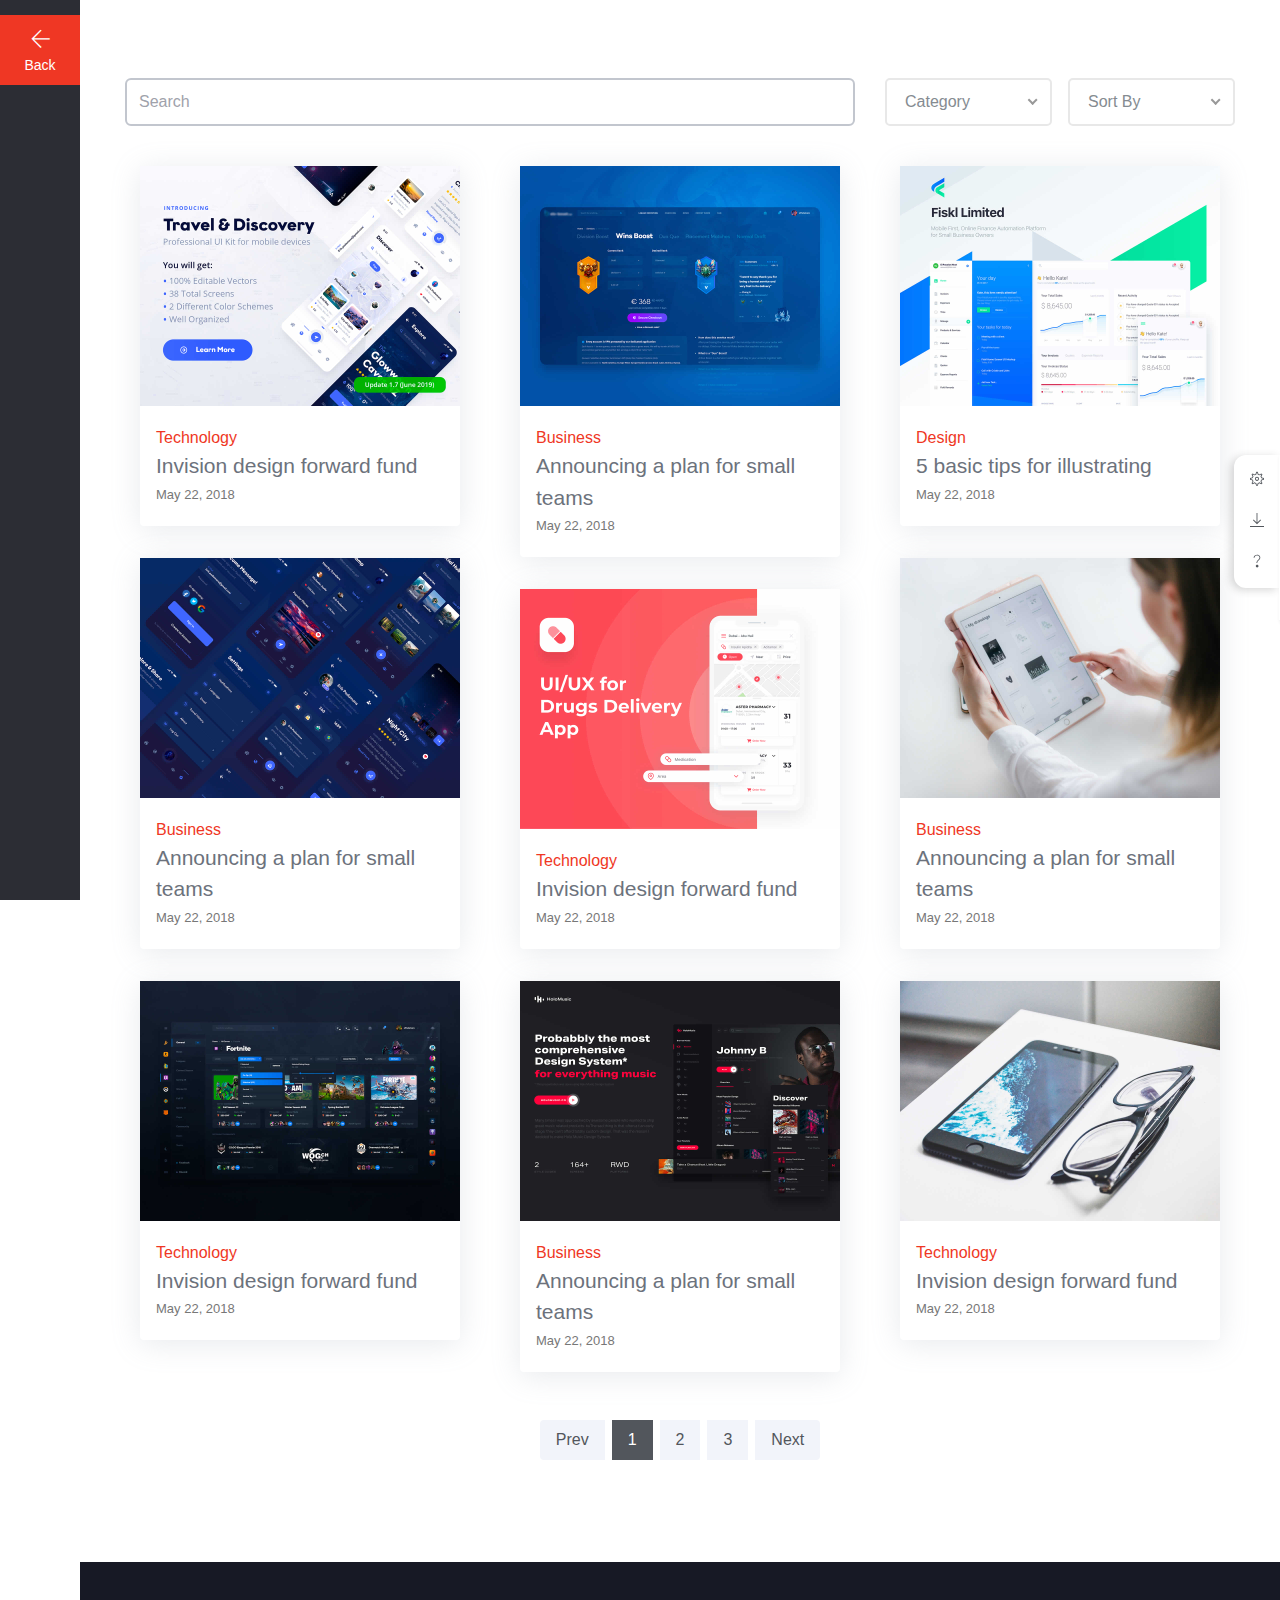
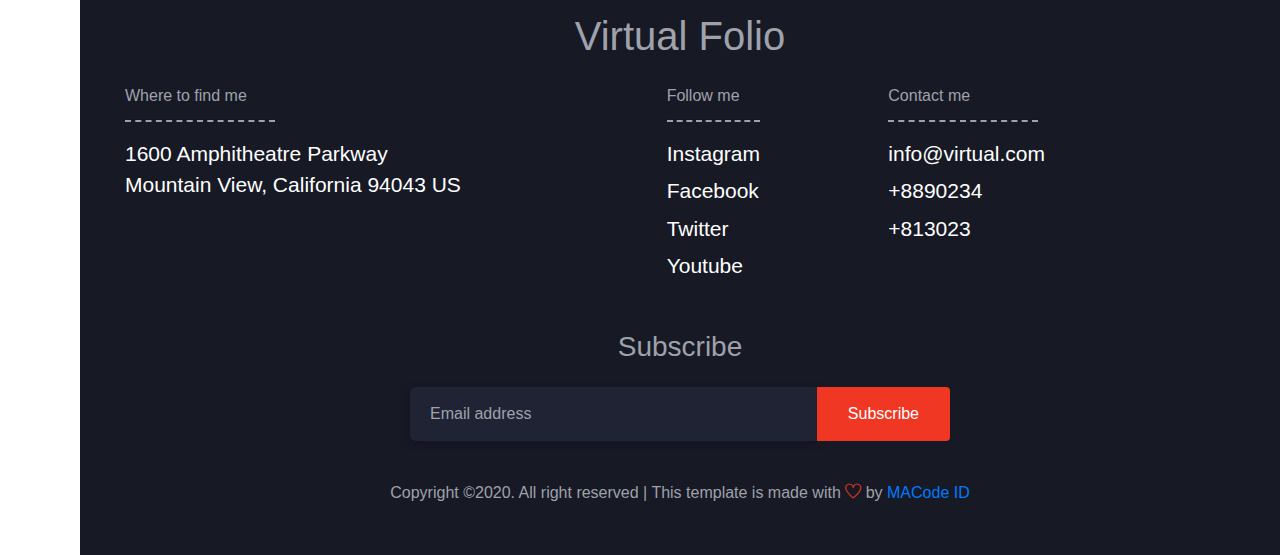
==== blog-minibar.html @ d1901554 "Add files via upload" ====
<!DOCTYPE html>
<html lang="en">
<head>
  <meta charset="UTF-8">
  <meta name="viewport" content="width=device-width, initial-scale=1.0">
  
  <meta http-equiv="X-UA-Compatible" content="ie=edge">
  
  <meta name="copyright" content="MACode ID, https://www.macodeid.com/">
  
  <title>Blog - Minibar</title>
  
  <link rel="shortcut icon" type="image/ico" href="../assets/favicon.ico">
  
  <link rel="stylesheet" type="text/css" href="../assets/css/themify-icons.css">
  
  <link rel="stylesheet" type="text/css" href="../assets/css/bootstrap.css">

  <link rel="stylesheet" type="text/css" href="../assets/vendor/animate/animate.css">
  
  <link rel="stylesheet" type="text/css" href="../assets/vendor/owl-carousel/owl.carousel.css">
  
  <link rel="stylesheet" type="text/css" href="../assets/vendor/perfect-scrollbar/css/perfect-scrollbar.css">
  
  <link rel="stylesheet" type="text/css" href="../assets/vendor/nice-select/css/nice-select.css">
  
  <link rel="stylesheet" type="text/css" href="../assets/vendor/fancybox/css/jquery.fancybox.min.css">
  
  <link rel="stylesheet" type="text/css" href="../assets/css/virtual.css">
  
  <link rel="stylesheet" type="text/css" href="../assets/css/minibar.virtual.css">
</head>
<body class="theme-red">
  
  <!-- Back to top button -->
  <div class="btn-back_to_top">
    <span class="ti-arrow-up"></span>
  </div>
  
  <!-- Setting button -->
  <div class="config">
    <div class="template-config">
      <!-- Settings -->
      <div class="d-block">
        <button class="btn btn-fab btn-sm" id="sideel" title="Settings"><span class="ti-settings"></span></button>
      </div>
      <!-- Puschase -->
      <div class="d-block">
        <a href="https://macodeid.com/projects/virtual-folio/" class="btn btn-fab btn-sm" title="Get this template" data-toggle="tooltip" data-placement="left"><span class="ti-download"></span></a>
      </div>
      <!-- Help -->
      <div class="d-block">
        <a href="#" class="btn btn-fab btn-sm" title="Help" data-toggle="tooltip" data-placement="left"><span class="ti-help"></span></a>
      </div>
    </div>
    <div class="set-menu">
      <p>Select Color</p>
      <div class="color-bar" data-toggle="selected">
        <span class="color-item bg-theme-red selected" data-class="theme-red"></span>
        <span class="color-item bg-theme-blue" data-class="theme-blue"></span>
        <span class="color-item bg-theme-green" data-class="theme-green"></span>
        <span class="color-item bg-theme-orange" data-class="theme-orange"></span>
        <span class="color-item bg-theme-purple" data-class="theme-purple"></span>
      </div>
      <select class="custom-select" id="change-page">
        <option value="">Choose Page</option>
        <option value="index">Topbar</option>
        <option value="blog-topbar">Blog (Topbar)</option>
        <option value="index-2">Minibar</option>
        <option value="blog-minibar">Blog (Minibar)</option>
      </select>
    </div>
  </div>
  
  <div class="topbar-nav fixed-top">
    <div class="brand">
      <img src="../assets/favicon.ico" alt="" width="30" height="30">
    </div>
    <h3 class="ml-1">Folio</h3>
    <button class="btn-fab toggle-menu mr-3"><span class="ti-menu"></span></button>
  </div>
  
  <!-- Mini bar -->
  <div class="minibar">
    <div class="header">
      <div class="brand">
        
      </div>
    </div>
    <div class="content">
      <ul class="main-menu">
        <li class="menu-item active">
          <a href="index-2.html" class="menu-link">
            <span class="icon ti-arrow-left"></span>
            <span class="caption">Back</span>
          </a>
        </li>
      </ul>
    </div>
    <div class="footer">
      <div class="social-menu">
        
      </div>
    </div>
  </div>
  
  <!-- Main Wrapper -->
  <div class="vg-main-wrapper">
    <div class="vg-page page-blog">
      <div class="container">
        <div class="row widget-grid">
          <div class="col-lg-8">
            <div class="input-group py-2">
              <input type="text" class="form-control" placeholder="Search">
            </div>
          </div>
          <div class="col-lg-4">
            <div class="d-flex py-2 mx-n2">
              <div class="input-group px-2">
                <select class="vg-select">
                  <option value="">Category</option>
                  <option value="cat-1">Design</option>
                  <option value="cat-2">Technology</option>
                  <option value="cat-3">Graphics</option>
                  <option value="cat-4">UI/UX</option>
                </select>
              </div>
              <div class="input-group px-2">
                <select class="vg-select">
                  <option value="">Sort By</option>
                  <option value="cat-1">Newest</option>
                  <option value="cat-2">Popular</option>
                  <option value="cat-3">Recommended</option>
                </select>
              </div>
            </div>
          </div>
        </div>
        <div class="row post-grid">
          <div class="col-md-6 col-lg-4">
            <div class="card">
              <div class="img-place">
                <img src="../assets/img/work/work-1.jpg" alt="">
              </div>
              <div class="caption">
                <a href="javascript:void(0)" class="post-category">Technology</a>
                <a href="#" class="post-title">Invision design forward fund</a>
                <span class="post-date"><span class="sr-only">Published on</span> May 22, 2018</span>
              </div>
            </div>
            <div class="card">
              <div class="img-place">
                <img src="../assets/img/work/work-2.jpg" alt="">
              </div>
              <div class="caption">
                <a href="javascript:void(0)" class="post-category">Business</a>
                <a href="#" class="post-title">Announcing a plan for small teams</a>
                <span class="post-date"><span class="sr-only">Published on</span> May 22, 2018</span>
              </div>
            </div>
            <div class="card">
              <div class="img-place">
                <img src="../assets/img/work/work-3.jpg" alt="">
              </div>
              <div class="caption">
                <a href="javascript:void(0)" class="post-category">Technology</a>
                <a href="#" class="post-title">Invision design forward fund</a>
                <span class="post-date"><span class="sr-only">Published on</span> May 22, 2018</span>
              </div>
            </div>
          </div>
          <div class="col-md-6 col-lg-4">
            <div class="card">
              <div class="img-place">
                <img src="../assets/img/work/work-4.jpg" alt="">
              </div>
              <div class="caption">
                <a href="javascript:void(0)" class="post-category">Business</a>
                <a href="#" class="post-title">Announcing a plan for small teams</a>
                <span class="post-date"><span class="sr-only">Published on</span> May 22, 2018</span>
              </div>
            </div>
            <div class="card">
              <div class="img-place">
                <img src="../assets/img/work/work-5.jpg" alt="">
              </div>
              <div class="caption">
                <a href="javascript:void(0)" class="post-category">Technology</a>
                <a href="#" class="post-title">Invision design forward fund</a>
                <span class="post-date"><span class="sr-only">Published on</span> May 22, 2018</span>
              </div>
            </div>
            <div class="card">
              <div class="img-place">
                <img src="../assets/img/work/work-6.jpg" alt="">
              </div>
              <div class="caption">
                <a href="javascript:void(0)" class="post-category">Business</a>
                <a href="#" class="post-title">Announcing a plan for small teams</a>
                <span class="post-date"><span class="sr-only">Published on</span> May 22, 2018</span>
              </div>
            </div>
          </div>
          <div class="col-md-6 col-lg-4">
            <div class="card">
              <div class="img-place">
                <img src="../assets/img/work/work-7.jpg" alt="">
              </div>
              <div class="caption">
                <a href="javascript:void(0)" class="post-category">Design</a>
                <a href="#" class="post-title">5 basic tips for illustrating</a>
                <span class="post-date"><span class="sr-only">Published on</span> May 22, 2018</span>
              </div>
            </div>
            <div class="card">
              <div class="img-place">
                <img src="../assets/img/work/work-8.jpg" alt="">
              </div>
              <div class="caption">
                <a href="javascript:void(0)" class="post-category">Business</a>
                <a href="#" class="post-title">Announcing a plan for small teams</a>
                <span class="post-date"><span class="sr-only">Published on</span> May 22, 2018</span>
              </div>
            </div>
            <div class="card">
              <div class="img-place">
                <img src="../assets/img/work/work-9.jpg" alt="">
              </div>
              <div class="caption">
                <a href="javascript:void(0)" class="post-category">Technology</a>
                <a href="#" class="post-title">Invision design forward fund</a>
                <span class="post-date"><span class="sr-only">Published on</span> May 22, 2018</span>
              </div>
            </div>
          </div>
          <div class="col-12 py-3">
            <ul class="pagination justify-content-center">
              <li class="page-item">
                <a href="" class="page-link">Prev</a>
              </li>
              <li class="page-item active">
                <a href="" class="page-link">1</a>
              </li>
              <li class="page-item">
                <a href="" class="page-link">2</a>
              </li>
              <li class="page-item">
                <a href="" class="page-link">3</a>
              </li>
              <li class="page-item">
                <a href="" class="page-link">Next</a>
              </li>
            </ul>
          </div>
        </div>
      </div>
    </div>
    
    <!-- Footer -->
    <div class="vg-footer">
      <h1 class="text-center">Virtual Folio</h1>
      <div class="container">
        <div class="row">
          <div class="col-lg-4 py-3">
            <div class="footer-info">
              <p>Where to find me</p>
              <hr class="divider">
              <p class="fs-large fg-white">1600 Amphitheatre Parkway Mountain View, California 94043 US</p>
            </div>
          </div>
          <div class="col-md-6 col-lg-3 py-3">
            <div class="float-lg-right">
              <p>Follow me</p>
              <hr class="divider">
              <ul class="list-unstyled">
                <li><a href="#">Instagram</a></li>
                <li><a href="#">Facebook</a></li>
                <li><a href="#">Twitter</a></li>
                <li><a href="#">Youtube</a></li>
              </ul>
            </div>
          </div>
          <div class="col-md-6 col-lg-3 py-3">
            <div class="float-lg-right">
              <p>Contact me</p>
              <hr class="divider">
              <ul class="list-unstyled">
                <li>info@virtual.com</li>
                <li>+8890234</li>
                <li>+813023</li>
              </ul>
            </div>
          </div>
        </div>
        <div class="row justify-content-center mt-3">
          <div class="col-12 mb-3">
            <h3 class="fw-normal text-center">Subscribe</h3>
          </div>
          <div class="col-lg-6">
            <form class="mb-3">
              <div class="input-group">
                <input type="text" class="form-control" placeholder="Email address">
                <input type="submit" class="btn btn-theme no-shadow" value="Subscribe">
              </div>
            </form>
          </div>
          <div class="col-12">
            <p class="text-center mb-0 mt-4">Copyright &copy;2020. All right reserved | This template is made with <span class="ti-heart fg-theme-red"></span> by <a href="https://www.macodeid.com/">MACode ID</a></p>
          </div>
        </div>
      </div>
    </div> <!-- End footer -->
  </div> <!-- End main wrapper -->
  
  <script src="../assets/js/jquery-3.5.1.min.js"></script>
  
  <script src="../assets/js/bootstrap.bundle.min.js"></script>
  
  <script src="../assets/vendor/owl-carousel/owl.carousel.min.js"></script>
  
  <script src="../assets/vendor/perfect-scrollbar/js/perfect-scrollbar.js"></script>
  
  <script src="../assets/vendor/isotope/isotope.pkgd.min.js"></script>
  
  <script src="../assets/vendor/nice-select/js/jquery.nice-select.min.js"></script>
  
  <script src="../assets/vendor/fancybox/js/jquery.fancybox.min.js"></script>

  <script src="../assets/vendor/wow/wow.min.js"></script>

  <script src="../assets/vendor/animateNumber/jquery.animateNumber.min.js"></script>

  <script src="../assets/vendor/waypoints/jquery.waypoints.min.js"></script>

  <script src="../assets/js/google-maps.js"></script>

  <script src="../assets/js/minibar-virtual.js"></script>

  <!-- <script async defer src="https://maps.googleapis.com/maps/api/js?key=AIzaSyAIA_zqjFMsJM_sxP9-6Pde5vVCTyJmUHM&callback=initMap"></script> -->

</body>
</html>
---- assets/css/themify-icons.css ----
@font-face {
	font-family: 'themify';
	src:url('../fonts/themify.eot?-fvbane');
	src:url('../fonts/themify.eot?#iefix-fvbane') format('embedded-opentype'),
		url('../fonts/themify.woff?-fvbane') format('woff'),
		url('../fonts/themify.ttf?-fvbane') format('truetype'),
		url('../fonts/themify.svg?-fvbane#themify') format('svg');
	font-weight: normal;
	font-style: normal;
}

[class^="ti-"], [class*=" ti-"] {
	font-family: 'themify';
	speak: none;
	font-style: normal;
	font-weight: normal;
	font-variant: normal;
	text-transform: none;
	line-height: 1;

	/* Better Font Rendering =========== */
	-webkit-font-smoothing: antialiased;
	-moz-osx-font-smoothing: grayscale;
}

.ti-wand:before {
	content: "\e600";
}
.ti-volume:before {
	content: "\e601";
}
.ti-user:before {
	content: "\e602";
}
.ti-unlock:before {
	content: "\e603";
}
.ti-unlink:before {
	content: "\e604";
}
.ti-trash:before {
	content: "\e605";
}
.ti-thought:before {
	content: "\e606";
}
.ti-target:before {
	content: "\e607";
}
.ti-tag:before {
	content: "\e608";
}
.ti-tablet:before {
	content: "\e609";
}
.ti-star:before {
	content: "\e60a";
}
.ti-spray:before {
	content: "\e60b";
}
.ti-signal:before {
	content: "\e60c";
}
.ti-shopping-cart:before {
	content: "\e60d";
}
.ti-shopping-cart-full:before {
	content: "\e60e";
}
.ti-settings:before {
	content: "\e60f";
}
.ti-search:before {
	content: "\e610";
}
.ti-zoom-in:before {
	content: "\e611";
}
.ti-zoom-out:before {
	content: "\e612";
}
.ti-cut:before {
	content: "\e613";
}
.ti-ruler:before {
	content: "\e614";
}
.ti-ruler-pencil:before {
	content: "\e615";
}
.ti-ruler-alt:before {
	content: "\e616";
}
.ti-bookmark:before {
	content: "\e617";
}
.ti-bookmark-alt:before {
	content: "\e618";
}
.ti-reload:before {
	content: "\e619";
}
.ti-plus:before {
	content: "\e61a";
}
.ti-pin:before {
	content: "\e61b";
}
.ti-pencil:before {
	content: "\e61c";
}
.ti-pencil-alt:before {
	content: "\e61d";
}
.ti-paint-roller:before {
	content: "\e61e";
}
.ti-paint-bucket:before {
	content: "\e61f";
}
.ti-na:before {
	content: "\e620";
}
.ti-mobile:before {
	content: "\e621";
}
.ti-minus:before {
	content: "\e622";
}
.ti-medall:before {
	content: "\e623";
}
.ti-medall-alt:before {
	content: "\e624";
}
.ti-marker:before {
	content: "\e625";
}
.ti-marker-alt:before {
	content: "\e626";
}
.ti-arrow-up:before {
	content: "\e627";
}
.ti-arrow-right:before {
	content: "\e628";
}
.ti-arrow-left:before {
	content: "\e629";
}
.ti-arrow-down:before {
	content: "\e62a";
}
.ti-lock:before {
	content: "\e62b";
}
.ti-location-arrow:before {
	content: "\e62c";
}
.ti-link:before {
	content: "\e62d";
}
.ti-layout:before {
	content: "\e62e";
}
.ti-layers:before {
	content: "\e62f";
}
.ti-layers-alt:before {
	content: "\e630";
}
.ti-key:before {
	content: "\e631";
}
.ti-import:before {
	content: "\e632";
}
.ti-image:before {
	content: "\e633";
}
.ti-heart:before {
	content: "\e634";
}
.ti-heart-broken:before {
	content: "\e635";
}
.ti-hand-stop:before {
	content: "\e636";
}
.ti-hand-open:before {
	content: "\e637";
}
.ti-hand-drag:before {
	content: "\e638";
}
.ti-folder:before {
	content: "\e639";
}
.ti-flag:before {
	content: "\e63a";
}
.ti-flag-alt:before {
	content: "\e63b";
}
.ti-flag-alt-2:before {
	content: "\e63c";
}
.ti-eye:before {
	content: "\e63d";
}
.ti-export:before {
	content: "\e63e";
}
.ti-exchange-vertical:before {
	content: "\e63f";
}
.ti-desktop:before {
	content: "\e640";
}
.ti-cup:before {
	content: "\e641";
}
.ti-crown:before {
	content: "\e642";
}
.ti-comments:before {
	content: "\e643";
}
.ti-comment:before {
	content: "\e644";
}
.ti-comment-alt:before {
	content: "\e645";
}
.ti-close:before {
	content: "\e646";
}
.ti-clip:before {
	content: "\e647";
}
.ti-angle-up:before {
	content: "\e648";
}
.ti-angle-right:before {
	content: "\e649";
}
.ti-angle-left:before {
	content: "\e64a";
}
.ti-angle-down:before {
	content: "\e64b";
}
.ti-check:before {
	content: "\e64c";
}
.ti-check-box:before {
	content: "\e64d";
}
.ti-camera:before {
	content: "\e64e";
}
.ti-announcement:before {
	content: "\e64f";
}
.ti-brush:before {
	content: "\e650";
}
.ti-briefcase:before {
	content: "\e651";
}
.ti-bolt:before {
	content: "\e652";
}
.ti-bolt-alt:before {
	content: "\e653";
}
.ti-blackboard:before {
	content: "\e654";
}
.ti-bag:before {
	content: "\e655";
}
.ti-move:before {
	content: "\e656";
}
.ti-arrows-vertical:before {
	content: "\e657";
}
.ti-arrows-horizontal:before {
	content: "\e658";
}
.ti-fullscreen:before {
	content: "\e659";
}
.ti-arrow-top-right:before {
	content: "\e65a";
}
.ti-arrow-top-left:before {
	content: "\e65b";
}
.ti-arrow-circle-up:before {
	content: "\e65c";
}
.ti-arrow-circle-right:before {
	content: "\e65d";
}
.ti-arrow-circle-left:before {
	content: "\e65e";
}
.ti-arrow-circle-down:before {
	content: "\e65f";
}
.ti-angle-double-up:before {
	content: "\e660";
}
.ti-angle-double-right:before {
	content: "\e661";
}
.ti-angle-double-left:before {
	content: "\e662";
}
.ti-angle-double-down:before {
	content: "\e663";
}
.ti-zip:before {
	content: "\e664";
}
.ti-world:before {
	content: "\e665";
}
.ti-wheelchair:before {
	content: "\e666";
}
.ti-view-list:before {
	content: "\e667";
}
.ti-view-list-alt:before {
	content: "\e668";
}
.ti-view-grid:before {
	content: "\e669";
}
.ti-uppercase:before {
	content: "\e66a";
}
.ti-upload:before {
	content: "\e66b";
}
.ti-underline:before {
	content: "\e66c";
}
.ti-truck:before {
	content: "\e66d";
}
.ti-timer:before {
	content: "\e66e";
}
.ti-ticket:before {
	content: "\e66f";
}
.ti-thumb-up:before {
	content: "\e670";
}
.ti-thumb-down:before {
	content: "\e671";
}
.ti-text:before {
	content: "\e672";
}
.ti-stats-up:before {
	content: "\e673";
}
.ti-stats-down:before {
	content: "\e674";
}
.ti-split-v:before {
	content: "\e675";
}
.ti-split-h:before {
	content: "\e676";
}
.ti-smallcap:before {
	content: "\e677";
}
.ti-shine:before {
	content: "\e678";
}
.ti-shift-right:before {
	content: "\e679";
}
.ti-shift-left:before {
	content: "\e67a";
}
.ti-shield:before {
	content: "\e67b";
}
.ti-notepad:before {
	content: "\e67c";
}
.ti-server:before {
	content: "\e67d";
}
.ti-quote-right:before {
	content: "\e67e";
}
.ti-quote-left:before {
	content: "\e67f";
}
.ti-pulse:before {
	content: "\e680";
}
.ti-printer:before {
	content: "\e681";
}
.ti-power-off:before {
	content: "\e682";
}
.ti-plug:before {
	content: "\e683";
}
.ti-pie-chart:before {
	content: "\e684";
}
.ti-paragraph:before {
	content: "\e685";
}
.ti-panel:before {
	content: "\e686";
}
.ti-package:before {
	content: "\e687";
}
.ti-music:before {
	content: "\e688";
}
.ti-music-alt:before {
	content: "\e689";
}
.ti-mouse:before {
	content: "\e68a";
}
.ti-mouse-alt:before {
	content: "\e68b";
}
.ti-money:before {
	content: "\e68c";
}
.ti-microphone:before {
	content: "\e68d";
}
.ti-menu:before {
	content: "\e68e";
}
.ti-menu-alt:before {
	content: "\e68f";
}
.ti-map:before {
	content: "\e690";
}
.ti-map-alt:before {
	content: "\e691";
}
.ti-loop:before {
	content: "\e692";
}
.ti-location-pin:before {
	content: "\e693";
}
.ti-list:before {
	content: "\e694";
}
.ti-light-bulb:before {
	content: "\e695";
}
.ti-Italic:before {
	content: "\e696";
}
.ti-info:before {
	content: "\e697";
}
.ti-infinite:before {
	content: "\e698";
}
.ti-id-badge:before {
	content: "\e699";
}
.ti-hummer:before {
	content: "\e69a";
}
.ti-home:before {
	content: "\e69b";
}
.ti-help:before {
	content: "\e69c";
}
.ti-headphone:before {
	content: "\e69d";
}
.ti-harddrives:before {
	content: "\e69e";
}
.ti-harddrive:before {
	content: "\e69f";
}
.ti-gift:before {
	content: "\e6a0";
}
.ti-game:before {
	content: "\e6a1";
}
.ti-filter:before {
	content: "\e6a2";
}
.ti-files:before {
	content: "\e6a3";
}
.ti-file:before {
	content: "\e6a4";
}
.ti-eraser:before {
	content: "\e6a5";
}
.ti-envelope:before {
	content: "\e6a6";
}
.ti-download:before {
	content: "\e6a7";
}
.ti-direction:before {
	content: "\e6a8";
}
.ti-direction-alt:before {
	content: "\e6a9";
}
.ti-dashboard:before {
	content: "\e6aa";
}
.ti-control-stop:before {
	content: "\e6ab";
}
.ti-control-shuffle:before {
	content: "\e6ac";
}
.ti-control-play:before {
	content: "\e6ad";
}
.ti-control-pause:before {
	content: "\e6ae";
}
.ti-control-forward:before {
	content: "\e6af";
}
.ti-control-backward:before {
	content: "\e6b0";
}
.ti-cloud:before {
	content: "\e6b1";
}
.ti-cloud-up:before {
	content: "\e6b2";
}
.ti-cloud-down:before {
	content: "\e6b3";
}
.ti-clipboard:before {
	content: "\e6b4";
}
.ti-car:before {
	content: "\e6b5";
}
.ti-calendar:before {
	content: "\e6b6";
}
.ti-book:before {
	content: "\e6b7";
}
.ti-bell:before {
	content: "\e6b8";
}
.ti-basketball:before {
	content: "\e6b9";
}
.ti-bar-chart:before {
	content: "\e6ba";
}
.ti-bar-chart-alt:before {
	content: "\e6bb";
}
.ti-back-right:before {
	content: "\e6bc";
}
.ti-back-left:before {
	content: "\e6bd";
}
.ti-arrows-corner:before {
	content: "\e6be";
}
.ti-archive:before {
	content: "\e6bf";
}
.ti-anchor:before {
	content: "\e6c0";
}
.ti-align-right:before {
	content: "\e6c1";
}
.ti-align-left:before {
	content: "\e6c2";
}
.ti-align-justify:before {
	content: "\e6c3";
}
.ti-align-center:before {
	content: "\e6c4";
}
.ti-alert:before {
	content: "\e6c5";
}
.ti-alarm-clock:before {
	content: "\e6c6";
}
.ti-agenda:before {
	content: "\e6c7";
}
.ti-write:before {
	content: "\e6c8";
}
.ti-window:before {
	content: "\e6c9";
}
.ti-widgetized:before {
	content: "\e6ca";
}
.ti-widget:before {
	content: "\e6cb";
}
.ti-widget-alt:before {
	content: "\e6cc";
}
.ti-wallet:before {
	content: "\e6cd";
}
.ti-video-clapper:before {
	content: "\e6ce";
}
.ti-video-camera:before {
	content: "\e6cf";
}
.ti-vector:before {
	content: "\e6d0";
}
.ti-themify-logo:before {
	content: "\e6d1";
}
.ti-themify-favicon:before {
	content: "\e6d2";
}
.ti-themify-favicon-alt:before {
	content: "\e6d3";
}
.ti-support:before {
	content: "\e6d4";
}
.ti-stamp:before {
	content: "\e6d5";
}
.ti-split-v-alt:before {
	content: "\e6d6";
}
.ti-slice:before {
	content: "\e6d7";
}
.ti-shortcode:before {
	content: "\e6d8";
}
.ti-shift-right-alt:before {
	content: "\e6d9";
}
.ti-shift-left-alt:before {
	content: "\e6da";
}
.ti-ruler-alt-2:before {
	content: "\e6db";
}
.ti-receipt:before {
	content: "\e6dc";
}
.ti-pin2:before {
	content: "\e6dd";
}
.ti-pin-alt:before {
	content: "\e6de";
}
.ti-pencil-alt2:before {
	content: "\e6df";
}
.ti-palette:before {
	content: "\e6e0";
}
.ti-more:before {
	content: "\e6e1";
}
.ti-more-alt:before {
	content: "\e6e2";
}
.ti-microphone-alt:before {
	content: "\e6e3";
}
.ti-magnet:before {
	content: "\e6e4";
}
.ti-line-double:before {
	content: "\e6e5";
}
.ti-line-dotted:before {
	content: "\e6e6";
}
.ti-line-dashed:before {
	content: "\e6e7";
}
.ti-layout-width-full:before {
	content: "\e6e8";
}
.ti-layout-width-default:before {
	content: "\e6e9";
}
.ti-layout-width-default-alt:before {
	content: "\e6ea";
}
.ti-layout-tab:before {
	content: "\e6eb";
}
.ti-layout-tab-window:before {
	content: "\e6ec";
}
.ti-layout-tab-v:before {
	content: "\e6ed";
}
.ti-layout-tab-min:before {
	content: "\e6ee";
}
.ti-layout-slider:before {
	content: "\e6ef";
}
.ti-layout-slider-alt:before {
	content: "\e6f0";
}
.ti-layout-sidebar-right:before {
	content: "\e6f1";
}
.ti-layout-sidebar-none:before {
	content: "\e6f2";
}
.ti-layout-sidebar-left:before {
	content: "\e6f3";
}
.ti-layout-placeholder:before {
	content: "\e6f4";
}
.ti-layout-menu:before {
	content: "\e6f5";
}
.ti-layout-menu-v:before {
	content: "\e6f6";
}
.ti-layout-menu-separated:before {
	content: "\e6f7";
}
.ti-layout-menu-full:before {
	content: "\e6f8";
}
.ti-layout-media-right-alt:before {
	content: "\e6f9";
}
.ti-layout-media-right:before {
	content: "\e6fa";
}
.ti-layout-media-overlay:before {
	content: "\e6fb";
}
.ti-layout-media-overlay-alt:before {
	content: "\e6fc";
}
.ti-layout-media-overlay-alt-2:before {
	content: "\e6fd";
}
.ti-layout-media-left-alt:before {
	content: "\e6fe";
}
.ti-layout-media-left:before {
	content: "\e6ff";
}
.ti-layout-media-center-alt:before {
	content: "\e700";
}
.ti-layout-media-center:before {
	content: "\e701";
}
.ti-layout-list-thumb:before {
	content: "\e702";
}
.ti-layout-list-thumb-alt:before {
	content: "\e703";
}
.ti-layout-list-post:before {
	content: "\e704";
}
.ti-layout-list-large-image:before {
	content: "\e705";
}
.ti-layout-line-solid:before {
	content: "\e706";
}
.ti-layout-grid4:before {
	content: "\e707";
}
.ti-layout-grid3:before {
	content: "\e708";
}
.ti-layout-grid2:before {
	content: "\e709";
}
.ti-layout-grid2-thumb:before {
	content: "\e70a";
}
.ti-layout-cta-right:before {
	content: "\e70b";
}
.ti-layout-cta-left:before {
	content: "\e70c";
}
.ti-layout-cta-center:before {
	content: "\e70d";
}
.ti-layout-cta-btn-right:before {
	content: "\e70e";
}
.ti-layout-cta-btn-left:before {
	content: "\e70f";
}
.ti-layout-column4:before {
	content: "\e710";
}
.ti-layout-column3:before {
	content: "\e711";
}
.ti-layout-column2:before {
	content: "\e712";
}
.ti-layout-accordion-separated:before {
	content: "\e713";
}
.ti-layout-accordion-merged:before {
	content: "\e714";
}
.ti-layout-accordion-list:before {
	content: "\e715";
}
.ti-ink-pen:before {
	content: "\e716";
}
.ti-info-alt:before {
	content: "\e717";
}
.ti-help-alt:before {
	content: "\e718";
}
.ti-headphone-alt:before {
	content: "\e719";
}
.ti-hand-point-up:before {
	content: "\e71a";
}
.ti-hand-point-right:before {
	content: "\e71b";
}
.ti-hand-point-left:before {
	content: "\e71c";
}
.ti-hand-point-down:before {
	content: "\e71d";
}
.ti-gallery:before {
	content: "\e71e";
}
.ti-face-smile:before {
	content: "\e71f";
}
.ti-face-sad:before {
	content: "\e720";
}
.ti-credit-card:before {
	content: "\e721";
}
.ti-control-skip-forward:before {
	content: "\e722";
}
.ti-control-skip-backward:before {
	content: "\e723";
}
.ti-control-record:before {
	content: "\e724";
}
.ti-control-eject:before {
	content: "\e725";
}
.ti-comments-smiley:before {
	content: "\e726";
}
.ti-brush-alt:before {
	content: "\e727";
}
.ti-youtube:before {
	content: "\e728";
}
.ti-vimeo:before {
	content: "\e729";
}
.ti-twitter:before {
	content: "\e72a";
}
.ti-time:before {
	content: "\e72b";
}
.ti-tumblr:before {
	content: "\e72c";
}
.ti-skype:before {
	content: "\e72d";
}
.ti-share:before {
	content: "\e72e";
}
.ti-share-alt:before {
	content: "\e72f";
}
.ti-rocket:before {
	content: "\e730";
}
.ti-pinterest:before {
	content: "\e731";
}
.ti-new-window:before {
	content: "\e732";
}
.ti-microsoft:before {
	content: "\e733";
}
.ti-list-ol:before {
	content: "\e734";
}
.ti-linkedin:before {
	content: "\e735";
}
.ti-layout-sidebar-2:before {
	content: "\e736";
}
.ti-layout-grid4-alt:before {
	content: "\e737";
}
.ti-layout-grid3-alt:before {
	content: "\e738";
}
.ti-layout-grid2-alt:before {
	content: "\e739";
}
.ti-layout-column4-alt:before {
	content: "\e73a";
}
.ti-layout-column3-alt:before {
	content: "\e73b";
}
.ti-layout-column2-alt:before {
	content: "\e73c";
}
.ti-instagram:before {
	content: "\e73d";
}
.ti-google:before {
	content: "\e73e";
}
.ti-github:before {
	content: "\e73f";
}
.ti-flickr:before {
	content: "\e740";
}
.ti-facebook:before {
	content: "\e741";
}
.ti-dropbox:before {
	content: "\e742";
}
.ti-dribbble:before {
	content: "\e743";
}
.ti-apple:before {
	content: "\e744";
}
.ti-android:before {
	content: "\e745";
}
.ti-save:before {
	content: "\e746";
}
.ti-save-alt:before {
	content: "\e747";
}
.ti-yahoo:before {
	content: "\e748";
}
.ti-wordpress:before {
	content: "\e749";
}
.ti-vimeo-alt:before {
	content: "\e74a";
}
.ti-twitter-alt:before {
	content: "\e74b";
}
.ti-tumblr-alt:before {
	content: "\e74c";
}
.ti-trello:before {
	content: "\e74d";
}
.ti-stack-overflow:before {
	content: "\e74e";
}
.ti-soundcloud:before {
	content: "\e74f";
}
.ti-sharethis:before {
	content: "\e750";
}
.ti-sharethis-alt:before {
	content: "\e751";
}
.ti-reddit:before {
	content: "\e752";
}
.ti-pinterest-alt:before {
	content: "\e753";
}
.ti-microsoft-alt:before {
	content: "\e754";
}
.ti-linux:before {
	content: "\e755";
}
.ti-jsfiddle:before {
	content: "\e756";
}
.ti-joomla:before {
	content: "\e757";
}
.ti-html5:before {
	content: "\e758";
}
.ti-flickr-alt:before {
	content: "\e759";
}
.ti-email:before {
	content: "\e75a";
}
.ti-drupal:before {
	content: "\e75b";
}
.ti-dropbox-alt:before {
	content: "\e75c";
}
.ti-css3:before {
	content: "\e75d";
}
.ti-rss:before {
	content: "\e75e";
}
.ti-rss-alt:before {
	content: "\e75f";
}
---- assets/vendor/nice-select/css/nice-select.css ----
.nice-select {
  -webkit-tap-highlight-color: transparent;
  background-color: #fff;
  border-radius: 5px;
  border: solid 1px #e8e8e8;
  box-sizing: border-box;
  clear: both;
  cursor: pointer;
  display: block;
  float: left;
  font-family: inherit;
  font-size: 14px;
  font-weight: normal;
  height: 42px;
  line-height: 40px;
  outline: none;
  padding-left: 18px;
  padding-right: 30px;
  position: relative;
  text-align: left !important;
  -webkit-transition: all 0.2s ease-in-out;
  transition: all 0.2s ease-in-out;
  -webkit-user-select: none;
     -moz-user-select: none;
      -ms-user-select: none;
          user-select: none;
  white-space: nowrap;
  width: auto; }
  .nice-select:hover {
    border-color: #dbdbdb; }
  .nice-select:active, .nice-select.open, .nice-select:focus {
    border-color: #999; }
  .nice-select:after {
    border-bottom: 2px solid #999;
    border-right: 2px solid #999;
    content: '';
    display: block;
    height: 5px;
    margin-top: -4px;
    pointer-events: none;
    position: absolute;
    right: 12px;
    top: 50%;
    -webkit-transform-origin: 66% 66%;
        -ms-transform-origin: 66% 66%;
            transform-origin: 66% 66%;
    -webkit-transform: rotate(45deg);
        -ms-transform: rotate(45deg);
            transform: rotate(45deg);
    -webkit-transition: all 0.15s ease-in-out;
    transition: all 0.15s ease-in-out;
    width: 5px; }
  .nice-select.open:after {
    -webkit-transform: rotate(-135deg);
        -ms-transform: rotate(-135deg);
            transform: rotate(-135deg); }
  .nice-select.open .list {
    opacity: 1;
    pointer-events: auto;
    -webkit-transform: scale(1) translateY(0);
        -ms-transform: scale(1) translateY(0);
            transform: scale(1) translateY(0); }
  .nice-select.disabled {
    border-color: #ededed;
    color: #999;
    pointer-events: none; }
    .nice-select.disabled:after {
      border-color: #cccccc; }
  .nice-select.wide {
    width: 100%; }
    .nice-select.wide .list {
      left: 0 !important;
      right: 0 !important; }
  .nice-select.right {
    float: right; }
    .nice-select.right .list {
      left: auto;
      right: 0; }
  .nice-select.small {
    font-size: 12px;
    height: 36px;
    line-height: 34px; }
    .nice-select.small:after {
      height: 4px;
      width: 4px; }
    .nice-select.small .option {
      line-height: 34px;
      min-height: 34px; }
  .nice-select .list {
    background-color: #fff;
    border-radius: 5px;
    box-shadow: 0 0 0 1px rgba(68, 68, 68, 0.11);
    box-sizing: border-box;
    margin-top: 4px;
    opacity: 0;
    overflow: hidden;
    padding: 0;
    pointer-events: none;
    position: absolute;
    top: 100%;
    left: 0;
    -webkit-transform-origin: 50% 0;
        -ms-transform-origin: 50% 0;
            transform-origin: 50% 0;
    -webkit-transform: scale(0.75) translateY(-21px);
        -ms-transform: scale(0.75) translateY(-21px);
            transform: scale(0.75) translateY(-21px);
    -webkit-transition: all 0.2s cubic-bezier(0.5, 0, 0, 1.25), opacity 0.15s ease-out;
    transition: all 0.2s cubic-bezier(0.5, 0, 0, 1.25), opacity 0.15s ease-out;
    z-index: 9; }
    .nice-select .list:hover .option:not(:hover) {
      background-color: transparent !important; }
  .nice-select .option {
    cursor: pointer;
    font-weight: 400;
    line-height: 40px;
    list-style: none;
    min-height: 40px;
    outline: none;
    padding-left: 18px;
    padding-right: 29px;
    text-align: left;
    -webkit-transition: all 0.2s;
    transition: all 0.2s; }
    .nice-select .option:hover, .nice-select .option.focus, .nice-select .option.selected.focus {
      background-color: #f6f6f6; }
    .nice-select .option.selected {
      font-weight: bold; }
    .nice-select .option.disabled {
      background-color: transparent;
      color: #999;
      cursor: default; }

.no-csspointerevents .nice-select .list {
  display: none; }

.no-csspointerevents .nice-select.open .list {
  display: block; }
---- assets/css/virtual.css ----
/*
 
 [Master Stylesheet]

 Project:   VirtualGram Template
 Version:   1.0
 Author:    Mikhail Abdillah
 Website:   https://www.macode.web.id/

 [Table of contents]

 1. Basic
 2. Button
 3. Color Scheme
 4. Progress bar
 5. Theme list
 6. Timeline
 7. Navigation
 8. Sidebar
 9. Page Style
 10. Social
 11. Theme Color
 12. Reveal
 13. Page Switching
 14. Carousel
 15. Grid (OpenGraph)

 */

:root {
    --theme-red: #ef3724;
    --theme-blue: #2960f7;
    --theme-green: #8cc63f;
    --theme-orange: #fd7e14;
    --theme-purple: #6f42c1;
}

/* Light */
@font-face {
    font-family: 'Quicksand';
    font-style: normal;
    font-weight: 300;
    src: local('Quicksand Light'), local('Quicksand-Light'), url(https://fonts.gstatic.com/s/quicksand/v8/6xKodSZaM9iE8KbpRA_pgHYYT8L_.woff2) format('woff2');
    unicode-range: U+0000-00FF, U+0131, U+0152-0153, U+02BB-02BC, U+02C6, U+02DA, U+02DC, U+2000-206F, U+2074, U+20AC, U+2122, U+2191, U+2193, U+2212, U+2215, U+FEFF, U+FFFD;
}

/* Normal */
@font-face {
    font-family: 'Quicksand';
    font-style: normal;
    font-weight: 400;
    src: local('Quicksand Regular'), local('Quicksand-Regular'), url(https://fonts.gstatic.com/s/quicksand/v8/6xKtdSZaM9iE8KbpRA_hK1QN.woff2) format('woff2');
    unicode-range: U+0000-00FF, U+0131, U+0152-0153, U+02BB-02BC, U+02C6, U+02DA, U+02DC, U+2000-206F, U+2074, U+20AC, U+2122, U+2191, U+2193, U+2212, U+2215, U+FEFF, U+FFFD;
}

/* Medium */
@font-face {
    font-family: 'Quicksand';
    font-style: normal;
    font-weight: 500;
    src: local('Quicksand Medium'), local('Quicksand-Medium'), url(https://fonts.gstatic.com/s/quicksand/v8/6xKodSZaM9iE8KbpRA_p2HcYT8L_.woff2) format('woff2');
    unicode-range: U+0000-00FF, U+0131, U+0152-0153, U+02BB-02BC, U+02C6, U+02DA, U+02DC, U+2000-206F, U+2074, U+20AC, U+2122, U+2191, U+2193, U+2212, U+2215, U+FEFF, U+FFFD;
}

/* 
    1. Basic
*/

body {
    font-family: 'Quicksand', sans-serif;
    font-weight: 400;
}

.fw-bold {
    font-weight: 700;
}

.fw-medium {
    font-weight: 500;
}

.fw-normal {
    font-weight: 400;
}

.fw-light {
    font-weight: 300;
}

.fs-large {
    font-size: 21px;
}

.fs-normal {
    font-size: 100%;
}

.fs-small {
    font-size: 14px;
}

a:hover, a:active {
    color: #2184f5;
}

/* Image Responsive */
.img-place {
    position: relative;
    display: block;
    margin: 0 auto;
    width: 100%;height: 100%;
    overflow: hidden;
    z-index: 10;
}

.img-place > img {
    width: 100%;height: auto;
}

/* Overlay */
.overlay {
    position: fixed;
    top: 0;
    left: 0;
    width: 100%;height: 100%;
    background: rgba(0,0,0,0.6);
    visibility: visible;
    z-index: 99;
}

/* 
    2. Button
*/
.btn-theme {
    padding: 10px 30px;
    margin: 5px;
    height: unset;
    background-color: #747474;
    color: #fff;
    font-weight: 500;
    border-radius: 6px;
    box-shadow: 0 0 0 2px #fff, 0 3px 9px rgba(0,0,0,0.3);
}

.btn-theme:hover, .btn-theme:active {
    background-color: #808080;
    color: #fff;
}

.btn-theme:focus {
    box-shadow: 0 0 0 3px #fff, 0 0 0 5px #747474;
}

.btn-theme.no-shadow {
    box-shadow: none !important;
}

.btn-theme-outline {
    padding: 10px 30px;
    margin: 5px;
    height: unset;
    background-color: transparent;
    color: #747474;
    border: 0;
    font-weight: 500;
    box-shadow: 0 0 0 2px #747474;
}

.btn-theme-outline:hover {
    background-color: #747474;
    color: #fff;
}

.btn-theme-outline:focus {
    background-color: #747474;
    color: #fff;
    box-shadow: 0 0 0 3px #fff, 0 0 0 5px #747474;
}

.btn-rounded {
    border-radius: 40px !important;
}

/* Floating Action Button */
.btn-fab {
    display: inline-block;
    padding: 0;
    width: 50px;
    height: 50px;
    outline: none;
    border: 0;
    border-radius: 50%;
    line-height: 50px;
    font-weight: 500;
    cursor: pointer;
    box-shadow: none;
}

.btn-fab:focus,
.btn-fab:active {
    box-shadow: none;
}

.btn-fab.btn-sm {
    width: 35px;
    height: 35px;
    line-height: 35px;
}

/* Social Button */
.social {
    position: relative;
    display: block;
    list-style: none;
}

.social .social-link {
    display: inline-block;
    margin: 3px;
    width: 35px;
    height: 35px;
    border-radius: 50%;
    text-align: center;
    text-decoration: none;
    line-height: 35px;
    font-size: 12px;
    background-color: #fff;
    color: #888;
    border: 1px solid #ddd;
    -webkit-transition: all .3s;
       -moz-transition: all .3s;
            transition: all .3s;
}

.social .social-link:hover {
    background-color: #ddd;
    color: #fff;
    border-color: transparent;
}

/* Back to top */
.btn-back_to_top {
    position: fixed;
    bottom: 10px;
    right: 14px;
    width: 50px;
    height: 50px;
    line-height: 50px;
    text-align: center;
    font-size: 18px;
    border-radius: 50%;
    background-color: #52565c;
    color: #fff;
    visibility: hidden;
    cursor: pointer;
    box-shadow: 0 3px 9px rgba(0, 0, 0, 0.4);
    z-index: 99;
}

/* Template Config */
.config {
    position: fixed;
    top: 50%;
    right: -282px;
    padding: 5px;
    background-color: transparent;
    transition: right .3s ease;
    z-index: 100;
}

.config.active {
    right: 0;
}

.template-config {
    position: relative;
    display: block;
    float: left;
    margin: 0 !important;
    padding: 5px;
    background-color: #fff;
    border-radius: 12px 0 0 12px;
    box-shadow: -3px 2px 9px rgba(50, 50, 50, 0.2);
}

.template-config .btn-fab {
    background-color: transparent !important;
    color: #52565c !important;
    margin: 3px 0;
}

.template-config .btn-fab:hover,
.template-config .btn-fab:focus {
    background-color: #f2f4fa !important;
}

.color-bar {
    display: block;
    margin: 10px 0;
    width: 100%;
}

.color-item {
    display: inline-block;
    margin: 5px 3px;
    width: 40px;
    height: 40px;
    border-radius: 50%;
    line-height: 40px;
    text-align: center;
    cursor: pointer;
}

.color-item.selected {
    background-position: center center;
    background-size: 50% 50%;
    background-image: url("data:image/svg+xml,%3csvg xmlns='http://www.w3.org/2000/svg' viewBox='0 0 8 8'%3e%3cpath fill='%23fff' d='M6.564.75l-3.59 3.612-1.538-1.55L0 4.26 2.974 7.25 8 2.193z'/%3e%3c/svg%3e");
    background-repeat: no-repeat;
}

.set-menu {
    position: relative;
    display: inline-block;
    margin: 0 !important;
    padding: 10px 15px;
    background-color: #fff;
    box-shadow: 2px 2px 4px rgba(50, 50, 50, 0.2);
}


/* 
    3. Color Scheme
*/

.bg-theme-gradient {
    background-image: linear-gradient(to right, #f55745 0%, #8490ff 100%) !important;
}

.bg-theme-red {
    background-color: #ef3724 !important;
}

.bg-theme-blue {
    background-color: #2960f7 !important;
}

.bg-theme-green {
    background-color: #8cc63f !important;
}

.bg-theme-orange {
    background-color: #fd7e14 !important;
}

.bg-theme-purple {
    background-color: #6f42c1 !important;
}

.fg-theme-red {
    color: #ef3724 !important;
}

.fg-theme-blue {
    color: #2960f7 !important;
}

.fg-theme-green {
    color: #8cc63f !important;
}

.fg-theme-orange {
    color: #fd7e14 !important;
}

.fg-theme-purple {
    color: #6f42c1 !important;
}

.fg-dark {
    color: #343a40 !important;
}

.fg-white {
    color: #fff !important;
}

/* Social Color */
.bg-facebook,
.bg-hover-facebook:hover {
    background-color: #3B5997 !important;
}

.bg-twitter,
.bg-hover-twitter:hover {
    background-color: #1DA1F2 !important;
}

.bg-linkedin,
.bg-hover-linkedin:hover {
    background-color: #0077B5 !important;
}

.bg-pinterest,
.bg-hover-pinterest:hover {
    background-color: #BD081C !important;
}

.bg-google-plus,
.bg-hover-google-plus:hover {
    background-color: #D11718 !important;
}

.bg-behance,
.bg-hover-behance:hover {
    background-color: #005CFF !important;
}


.bg-dribbble,
.bg-hover-dribbble:hover {
    background-color: #E84C88 !important;
}

.bg-github,
.bg-hover-github:hover {
    background-color: #323131 !important;
}

.bg-instagram,
.bg-hover-instagram:hover {
    background-color: #DC3472 !important;
}

.bg-medium,
.bg-hover-medium:hover {
    background-color: #00AB6C !important;
}

.bg-reddit,
.bg-hover-reddit:hover {
    background-color: #FF4501 !important;
}

.bg-snapchat,
.bg-hover-snapchat:hover {
    background-color: #FFFC00 !important;
}

.bg-tumblr,
.bg-hover-tumblr:hover {
    background-color: #01273A !important;
}

.bg-youtube,
.bg-hover-youtube:hover {
    background-color: #FE0002 !important;
}

/* 
    4. Progressbar
*/
.progress-wrapper {
    display: block;
    margin: 10px 0;
}

.progress-wrapper .caption {
    font-weight: 500;
}

.progress {
    margin-top: 5px;
    height: 1.25rem;
    border: 2px solid #fff;
    background-color: #fff;
    box-shadow: 0 0 0 2px #747474;
}

.progress,
.progress-bar {
    border-radius: 30px;
}

.progress-bar {
    font-size: 12px;
    background-color: #747474;
}

/* 
    5. Preloader
*/

/* 
    6. Pagination
*/
.page-item:not(:last-child) .page-link {
    margin-right: 8px;
}

.page-item.active .page-link {
    background-color: #52565c;
    color: #fff;
}

.page-link {
    border: 0;
    padding: 10px 16px;
    background-color: #f2f4fa;
    color: #52565c;
}

.page-link:hover {
    color: #2C2D34;
}

.page-link:focus {
    box-shadow: none;
}


/* 
    7. List style
*/
.theme-list {
    position: relative;
    padding-left: 30px;
    list-style: none;
    z-index: 10;
}

.theme-list::before {
    content: '';
    position: absolute;
    top: 0;
    bottom: 0;
    left: 9px;
    margin: auto;
    width: 1px;
    height: 85%;
    background-color: #cacdd6;
    z-index: -1;
}

.theme-list li {
    display: block;
    margin: 5px 0;
}

.theme-list li::before {
    content: "";
    position: absolute;
    left: 3px;
    margin: 6px 0;
    width: 12px;
    height: 12px;
    border-radius: 50%;
    background-color: #fff;
    border: 2px solid #888;
}

/*
 *  8. Navigation 
 */
.sticky {
    top: 0;
    z-index: 999;
}

.navbar-brand {
    font-weight: 500;
    padding-top: 12px;
    padding-bottom: 12px;
}

.navbar-nav .nav-link {
    padding: 14px 10px;
}

@media (min-width: 576px) {
    .navbar-expand-sm .navbar-nav .nav-link {
        padding-left: 12px;
        padding-right: 12px;
    }
}

@media (min-width: 768px) {
    .navbar-expand-md .navbar-nav .nav-link {
        padding-left: 14px;
        padding-right: 14px;
    }
}

@media (min-width: 992px) {
    .navbar-expand-lg .navbar-nav .nav-link {
        padding-left: 16px;
        padding-right: 16px;
    }
}

@media (min-width: 1200px) {
    .navbar-expand-xl .navbar-nav .nav-link {
        padding-left: 16px;
        padding-right: 16px;
    }
}

/* 
 *  9. Input
 */
.form-control {
    height: unset;
    padding-top: 10px;
    padding-bottom: 10px;
    border-radius: 6px;
    border: 2px solid #c2c6ce;
    font-weight: 500;
}

.form-control:focus {
    border-color: #80bdff;
}

.form-control::-webkit-input-placeholder {
    font-weight: 500;
    color: #9FA2AB; 
}

.form-control::-moz-placeholder {
    font-weight: 500;
    color: #9FA2AB;
}

.form-control::placeholder {
    font-weight: 500;
    color: #9FA2AB;
}

/* 
 *  10. Select
 */
.vg-select {
    width: 100%;
    height: unset;
    line-height: unset;
    padding: 10px 30px 10px 18px;
    font-size: 16px;
    border-width: 2px;
    z-index: 11;
}

.vg-select:focus {
    border-color: #80bdff;
}

.nice-select::after {
    width: 7px;
    height: 7px;
    margin-top: -5px;
    right: 15px;
}


/*
 *  8. Page Animation
 */

/* Reveal */
.reveal {
    position: fixed;
    top: 0;
    left: 0;
    width: 100%;
    height: 0;
    background: #202022;
    z-index: 98;
}

.reveal-animate {
    -webkit-animation-duration: 1.5s;
    animation-duration: 1.5s;
    -webkit-animation-timing-function: cubic-bezier(0.2, 1, 0.3, 1);
    animation-timing-function: cubic-bezier(0.2, 1, 0.3, 1);
    -webkit-animation-fill-mode: forwards;
    animation-fill-mode: forwards;
    height: 100vh;
}

.reveal-layer-top {
    -webkit-animation-name: anim-effect-1;
	animation-name: anim-effect-1;
}

.reveal-layer-bottom {
    -webkit-animation-name: anim-effect-2;
	animation-name: anim-effect-2;
}

@-webkit-keyframes anim-effect-1 {
	0% {
		-webkit-transform: translate3d(0, 0, 0);
	}
	35%, 65% {
		-webkit-transform: translate3d(0, -100%, 0);
	}
	100% {
		-webkit-transform: translate3d(0, -200%, 0);
	}
}

@keyframes anim-effect-1 {
	0% {
		-webkit-transform: translate3d(0, 0, 0);
		transform: translate3d(0, 0, 0);
	}
	35%, 65% {
		-webkit-transform: translate3d(0, -100%, 0);
		transform: translate3d(0, -100%, 0);
	}
	100% {
		-webkit-transform: translate3d(0, -200%, 0);
		transform: translate3d(0, -200%, 0);
	}
}

@-webkit-keyframes anim-effect-2 {
	0% {
		-webkit-transform: translate3d(0, 0, 0);
	}
	35%, 65% {
		-webkit-transform: translate3d(0, -100%, 0);
	}
	100% {
		-webkit-transform: translate3d(0, -200%, 0);
	}
}

@keyframes anim-effect-2 {
	0% {
		-webkit-transform: translate3d(0, 0, 0);
		transform: translate3d(0, 0, 0);
	}
	35%, 65% {
		-webkit-transform: translate3d(0, -100%, 0);
		transform: translate3d(0, 100%, 0);
	}
	100% {
		-webkit-transform: translate3d(0, -200%, 0);
		transform: translate3d(0, 200%, 0);
	}
}


/*
    10. Plugins
*/

/* Owl Carousel */
.owl-header {
    position: relative;
    display: flex;
    align-items: center;
    padding: 0 15px;
    width: 100%;
    height: 60px;
    z-index: 10;
}

.owl-header .story-type {
    margin-right: 10px;
    width: 40px;
    height: 40px;
    line-height: 40px;
    border-radius: 50%;
    text-align: center;
    background-color: #acacac;
    color: #fff;
}

.owl-header .time {
    display: block;
    font-size: 12px;
}

.owl-nav .owl-prev,
.owl-nav .owl-next {
    position: absolute;
    top: 0;bottom: 0;
    margin: auto;
    width: 30px;height: 30px;
    border-radius: 50%;
    background-color: #fff !important;
    outline: none !important;
    box-shadow: 0 2px 5px rgba(0,0,0,0.5);
    opacity: 0;
    visibility: hidden;
}

.owl-nav .disabled {
    opacity: 0;
    visibility: hidden;
}

.owl-carousel:hover .owl-nav .owl-prev:not(.disabled):not(:disabled),
.owl-carousel:hover .owl-nav .owl-next:not(.disabled):not(:disabled) {
    opacity: 1;
    visibility: visible;
}

.owl-prev {
    left: 10px;
}

.owl-next {
    right: 10px;
}

.owl-dots {
    position: relative;
    display: block;
    width: 100%;height: 50px;
    line-height: 50px;
    text-align: center;
    background: #fff;
}

.owl-dots .owl-dot {
    position: relative;
    display: inline-block;
    margin: 0 2px;
    outline: none;
}

.owl-dots .owl-dot span {
    display: block;
    width: 10px;height: 10px;
    border-radius: 50%;
    background: #dadada;
}

.owl-dots .owl-dot.active span {
    background: #3c94f8;
}

/* OpenGraph Grid */
.og-grid {
	position: relative;
	display: flex;
	flex-direction: row;
	flex-wrap: wrap;
	list-style: none;
	padding: 20px 0;
	text-align: center;
	width: 100%;
}

.og-grid li {
	display: inline-block;
    margin-top: 10px;
    margin-left: auto;
    margin-right: auto;
	padding: 0 10px;
	vertical-align: top;
    width: 100%;
    max-width: 350px;
    height: 250px;
	overflow: hidden;
}

.og-grid li > a {
	position: relative;
	border: none;
    display: block;
    width: 100%;
	height: 250px;
}

.og-grid li > a img {
	width: auto;
	height: 100%;
}

.og-grid li.og-expanded > a::after {
	content: " ";
	position: absolute;
	top: auto;
	left: 50%;
	border: solid transparent;
	height: 0;
	width: 0;
	pointer-events: none;
	border-bottom-color: #f0f3f8;
	border-width: 15px;
	margin: -20px 0 0 -15px;
}

.og-content {
	display: none;
}

.og-expander {
	position: absolute;
	background: #f0f3f8;
	top: auto;
	left: 0;
	width: 100%;
	margin-top: 10px;
	text-align: left;
	height: 0;
	overflow: hidden;
}

.og-expander-inner {
	display: flex;
	flex-direction: column;
	align-items: center;
	padding: 50px 15px;
	height: 100%;
}

.og-close {
	position: absolute;
	width: 40px;
	height: 40px;
	top: 20px;
	right: 20px;
	cursor: pointer;
}

.og-close::before,
.og-close::after {
	content: '';
	position: absolute;
	width: 100%;
	top: 50%;
	height: 1px;
	background: #888;
	-webkit-transform: rotate(45deg);
	-moz-transform: rotate(45deg);
	transform: rotate(45deg);
}

.og-close::after {
	-webkit-transform: rotate(-45deg);
	-moz-transform: rotate(-45deg);
	transform: rotate(-45deg);
}

.og-close:hover::before,
.og-close:hover::after {
	background: #333;
}

.og-fullimg,
.og-details {
	width: 100%;
	max-width: 100%;
	height: 100%;
	overflow: hidden;
}

.og-fullimg {
    display: none;
    padding: 8px 0;
    text-align: center;
}

.og-fullimg img {
	max-height: 100%;
    max-width: 100%;
    box-shadow: 0 2px 6px rgba(0, 0, 0, 0.1);
}

.og-details h1,
.og-details h2,
.og-details h3,
.og-details h4 {
	font-weight: 400;
}

.og-details p {
	color: #999;
}

.og-loading {
	width: 20px;
	height: 20px;
	border-radius: 50%;
	background: #ddd;
	box-shadow: 0 0 1px #ccc, 15px 30px 1px #ccc, -15px 30px 1px #ccc;
	position: absolute;
	top: 50%;
	left: 50%;
	margin: -25px 0 0 -25px;
	-webkit-animation: loader 0.5s infinite ease-in-out both;
	-moz-animation: loader 0.5s infinite ease-in-out both;
	animation: loader 0.5s infinite ease-in-out both;
}

@-webkit-keyframes loader {
	0% { background: #ddd; }
	33% { background: #ccc; box-shadow: 0 0 1px #ccc, 15px 30px 1px #ccc, -15px 30px 1px #ddd; }
	66% { background: #ccc; box-shadow: 0 0 1px #ccc, 15px 30px 1px #ddd, -15px 30px 1px #ccc; }
}

@-moz-keyframes loader {
	0% { background: #ddd; }
	33% { background: #ccc; box-shadow: 0 0 1px #ccc, 15px 30px 1px #ccc, -15px 30px 1px #ddd; }
	66% { background: #ccc; box-shadow: 0 0 1px #ccc, 15px 30px 1px #ddd, -15px 30px 1px #ccc; }
}

@keyframes loader {
	0% { background: #ddd; }
	33% { background: #ccc; box-shadow: 0 0 1px #ccc, 15px 30px 1px #ccc, -15px 30px 1px #ddd; }
	66% { background: #ccc; box-shadow: 0 0 1px #ccc, 15px 30px 1px #ddd, -15px 30px 1px #ccc; }
}

@media (min-width: 640px) {
    .og-grid li {
        max-width: 50%;
    }
}

@media (min-width: 768px) {
	.og-expander-inner {
		flex-direction: row;
	}

	.og-fullimg,
	.og-details {
		max-width: 50%;
    }

    .og-fullimg {
        display: block;
    }

    .og-details {
        padding-left: 15px;
    }
}

@media (min-width: 1200px) {
    .og-grid li {
        max-width: 33.3333%;
    }
}

/* Isotope */
.gridder {
    position: relative;
    display: block;
}

.grid-item {
    display: block;
    float: left;
    margin: 16px 0;
    padding: 0 16px;
}

.grid-item,
.grid-sizer {
    width: 100%;
}

.grid-item img {
    width: 100%;
    height: 100%;
}

.grid-item .img-place {
    display: block;
    margin: 0 auto;
    width: 100%;
    max-width: 350px;
    height: 100%;
    border-radius: 4px;
    overflow: hidden;
    cursor: pointer;
}

.grid-item .img-caption {
    position: absolute;
    bottom: 0;
    padding: 12px 16px;
    width: 100%;
    background-color: #323131;
    color: #fff;
    z-index: 11;
}

.grid-item .img-caption p {
    font-size: 14px;
    margin-bottom: 0;
}

.grid-item .img-caption p::before {
    content: "\2014";
    margin-right: 5px;
}

@media (min-width: 768px) {
    .gridder .grid-item,
    .gridder .grid-sizer {
        width: 50%;
    }
}

@media (min-width: 992px) {
    .gridder .grid-item,
    .gridder .grid-sizer {
        width: 33.33333%;
    }
}


/* Theme color style */

/* Theme red */
.theme-red .bg-theme {
    background-color: #EF3724 !important;
}

.theme-red .fg-theme {
    color: #EF3724 !important;
}

.theme-red .btn-theme {
    background-color: #EF3724;
    color: #fff;
}

.theme-red .btn-theme:hover {
    background-color: #F04936;
    color: #fff;
}

.theme-red .btn-theme:focus {
    box-shadow: 0 0 0 3px #fff, 0 0 0 5px #EF3724;
}

.theme-red .btn-theme-outline {
    color: #EF3724;
    box-shadow: 0 0 0 2px #EF3724;
}

.theme-red .btn-theme-outline:hover {
    background-color: #EF3724;
    color: #fff;
}

.theme-red .btn-theme-outline:focus {
    background-color: #EF3724;
    color: #fff;
    box-shadow: 0 0 0 3px #fff, 0 0 0 5px #EF3724;
}

.theme-red .btn-fab {
    background-color: #EF3724;
    color: #fff;
}

.theme-red .btn-fab:hover {
    background-color: #F04936;
    color: #fff;
}

.theme-red .progress {
    box-shadow: 0 0 0 2px #EF3724;
}

.theme-red .progress-bar {
    background-color: #EF3724;
}

.theme-red .theme-list li::before {
    border-color: #EF3724;
}


/* Theme Blue */
.theme-blue .bg-theme {
    background-color: #2960f7 !important;
}

.theme-blue .fg-theme {
    color: #2960f7 !important;
}

.theme-blue .btn-theme {
    background-color: #2960f7;
    color: #fff;
}

.theme-blue .btn-theme:hover {
    background-color: #3f71f8;
    color: #fff;
}

.theme-blue .btn-theme:focus {
    box-shadow: 0 0 0 3px #fff, 0 0 0 5px #2960f7;
}

.theme-blue .btn-theme-outline {
    color: #2960f7;
    box-shadow: 0 0 0 2px #2960f7;
}

.theme-blue .btn-theme-outline:hover {
    background-color: #2960f7;
    color: #fff;
}

.theme-blue .btn-theme-outline:focus {
    background-color: #2960f7;
    color: #fff;
    box-shadow: 0 0 0 3px #fff, 0 0 0 5px #2960f7;
}

.theme-blue .btn-fab {
    background-color: #2960f7;
    color: #fff;
}

.theme-blue .btn-fab:hover {
    background-color: #3f71f8;
    color: #fff;
}

.theme-blue .progress {
    box-shadow: 0 0 0 2px #2960f7;
}

.theme-blue .progress-bar {
    background-color: #2960f7;
}

.theme-blue .theme-list li::before {
    border-color: #2960f7;
}


/* Theme Green */
.theme-green .bg-theme {
    background-color: #8cc63f !important;
}

.theme-green .fg-theme {
    color: #8cc63f !important;
}

.theme-green .btn-theme {
    background-color: #8cc63f;
    color: #fff;
}

.theme-green .btn-theme:hover {
    background-color: #94c751;
    color: #fff;
}

.theme-green .btn-theme:focus {
    box-shadow: 0 0 0 3px #fff, 0 0 0 5px #8cc63f;
}

.theme-green .btn-theme-outline {
    color: #8cc63f;
    box-shadow: 0 0 0 2px #8cc63f;
}

.theme-green .btn-theme-outline:hover {
    background-color: #8cc63f;
    color: #fff;
}

.theme-green .btn-theme-outline:focus {
    background-color: #8cc63f;
    color: #fff;
    box-shadow: 0 0 0 3px #fff, 0 0 0 5px #8cc63f;
}

.theme-green .btn-fab {
    background-color: #8cc63f;
    color: #fff;
}

.theme-green .btn-fab:hover {
    background-color: #94c751;
    color: #fff;
}

.theme-green .progress {
    box-shadow: 0 0 0 2px #8cc63f;
}

.theme-green .progress-bar {
    background-color: #8cc63f;
}

.theme-green .theme-list li::before {
    border-color: #8cc63f;
}


/* Theme Orange */
.theme-orange .bg-theme {
    background-color: #fd7e14 !important;
}

.theme-orange .fg-theme {
    color: #fd7e14 !important;
}

.theme-orange .btn-theme {
    background-color: #fd7e14;
    color: #fff;
}

.theme-orange .btn-theme:hover {
    background-color: #fd8a2c;
    color: #fff;
}

.theme-orange .btn-theme:focus {
    box-shadow: 0 0 0 3px #fff, 0 0 0 5px #fd7e14;
}

.theme-orange .btn-theme-outline {
    color: #fd7e14;
    box-shadow: 0 0 0 2px #fd7e14;
}

.theme-orange .btn-theme-outline:hover {
    background-color: #fd7e14;
    color: #fff;
}

.theme-orange .btn-theme-outline:focus {
    background-color: #fd7e14;
    color: #fff;
    box-shadow: 0 0 0 3px #fff, 0 0 0 5px #fd7e14;
}

.theme-orange .btn-fab {
    background-color: #fd7e14;
    color: #fff;
}

.theme-orange .btn-fab:hover {
    background-color: #fd8a2c;
    color: #fff;
}

.theme-orange .progress {
    box-shadow: 0 0 0 2px #fd7e14;
}

.theme-orange .progress-bar {
    background-color: #fd7e14;
}

.theme-orange .theme-list li::before {
    border-color: #fd7e14;
}


/* Theme Purple */
.theme-purple .bg-theme {
    background-color: #6f42c1 !important;
}

.theme-purple .fg-theme {
    color: #6f42c1 !important;
}

.theme-purple .btn-theme {
    background-color: #6f42c1;
    color: #fff;
}

.theme-purple .btn-theme:hover {
    background-color: #7b54c2;
    color: #fff;
}

.theme-purple .btn-theme:focus {
    box-shadow: 0 0 0 3px #fff, 0 0 0 5px #6f42c1;
}

.theme-purple .btn-theme-outline {
    color: #6f42c1;
    box-shadow: 0 0 0 2px #6f42c1;
}

.theme-purple .btn-theme-outline:hover {
    background-color: #6f42c1;
    color: #fff;
}

.theme-purple .btn-theme-outline:focus {
    background-color: #6f42c1;
    color: #fff;
    box-shadow: 0 0 0 3px #fff, 0 0 0 5px #6f42c1;
}

.theme-purple .btn-fab {
    background-color: #6f42c1;
    color: #fff;
}

.theme-purple .btn-fab:hover {
    background-color: #7b54c2;
    color: #fff;
}

.theme-purple .progress {
    box-shadow: 0 0 0 2px #6f42c1;
}

.theme-purple .progress-bar {
    background-color: #6f42c1;
}

.theme-purple .theme-list li::before {
    border-color: #6f42c1;
}
---- assets/css/minibar.virtual.css ----
.divider {
    display: block;
    margin: -5px 0 16px 0;
    max-width: 150px;
    border-bottom: 2px dashed #9FA2AB;
}

.topbar-nav {
    display: flex;
    align-items: center;
    padding-left: 15px;
    width: 100%;
    height: 70px;
    background-color: #2C2D34;
    color: #fff;
}

.topbar-nav .brand img {
    filter: brightness(200);
}

.topbar-nav h3 {
    display: inline-block;
    color: inherit;
}

.topbar-nav .toggle-menu {
    margin-left: auto;
    background-color: transparent;
    color: #fff;
    outline: none;
    -webkit-transition: all .3s ease;
    transition: all .3s ease;
}

.topbar-nav .toggle-menu:hover {
    background-color: rgba(255,255,255,0.1);
}

.minibar {
    position: fixed;
    display: none;
    top: 70px;
    left: 0;
    width: 100%;
    height: calc(100% - 70px);
    background-color: #2C2D34;
    overflow-y: auto;
    z-index: 99;
}

.minibar .main-menu {
    position: relative;
    display: flex;
    flex-direction: row;
    flex-wrap: wrap;
    padding-left: 0;
    list-style: none;
    height: 100%;
}

.main-menu .menu-item {
    -ms-flex: 0 0 50%;
    flex: 0 0 50%;
    max-width: 50%;
}

.main-menu .menu-link {
    display: block;
    width: 100%;
    height: 150px;
    padding: 40px 0;
    text-align: center;
    text-decoration: none;
    background-color: transparent;
    color: #9FA2AB;
    -webkit-transition: all .3s ease;
            transition: all .3s ease;
}

.main-menu .menu-link .icon {
    display: block;
    font-size: 28px;
    line-height: 40px;
    color: inherit;
    -webkit-transition: line-height .3s ease, font-size .3s ease;
            transition: line-height .3s ease, font-size .3s ease;
}

.main-menu .menu-link .caption {
    color: inherit;
    font-size: 14px;
    font-weight: 500;
    opacity: 1;
    visibility: visible;
    -webkit-transition: opacity .3s ease, visibility .3s ease;
            transition: opacity .3s ease, visibility .3s ease;
}

.main-menu .menu-link:hover,
.main-menu .active .menu-link {
    background-color: #52565c;
    color: #fff;
}

@media (min-width: 600px) {
    .topbar-nav {
        display: none;
    }

    .minibar {
        display: block !important;
        top: 0;
        left: 0;
        padding: 15px 0;
        width: 80px;
        height: 100%;
    }

    .minibar .toggle-bar {
        display: none;
    }

    .minibar .main-menu {
        flex-direction: column;
        flex-wrap: wrap;
    }

    .main-menu .menu-item {
        -ms-flex: 0 0 100%;
        flex: 0 0 100%;
        max-width: 100%;
    }

    .main-menu .menu-link {
        width: 100%;
        height: 70px;
        padding: 10px 0;
    }

    .main-menu .menu-link .icon {
        font-size: 28px;
        line-height: 55px;
    }

    .main-menu .menu-link .caption {
        font-size: 14px;
        opacity: 0;
        visibility: hidden;
    }

    .main-menu .menu-link:hover .icon, .main-menu .active .menu-link .icon {
        line-height: 28px;
        font-size: 21px;
    }
    
    .main-menu .menu-link:hover .caption, .main-menu .active .menu-link .caption {
        opacity: 1;
        visibility: visible;
    }
}

.vg-main-wrapper {
    position: relative;
    display: block;
    width: 100%;
}

@media (min-width: 600px) {
    .vg-main-wrapper {
        margin-left: 80px;
        width: calc(100% - 80px);
    }
}

/* Filterable button */
.filterable-button {
    position: relative;
    display: flex;
    flex-direction: row;
    justify-content: center;
    flex-wrap: wrap;
    margin-left: auto;
    margin-right: auto;
    width: 100%;
    max-width: 400px;
}

.filterable-button .btn {
    padding: 5px 16px;
    margin: 6px;
    font-size: 14px;
    border-radius: 40px;
    background-color: transparent;
    color: #747474;
    box-shadow: 0 0 0 2px #747474;
    font-weight: bold;
}

.filterable-button .btn:hover {
    background-color: #747474;
    color: #fff;
}

.filterable-button .btn.selected,
.filterable-button .btn:focus {
    background-color: #747474;
    color: #fff;
    box-shadow: 0 0 0 2px #fff, 0 0 0 4px #747474;
}

/* Testimonial */
.testi-carousel {
    position: relative;
    width: 100%;
    background-attachment: fixed;
    background-position: center center;
    background-size: cover;
}

.testi-carousel::before {
    content: "";
    position: absolute;
    top: 0;
    left: 0;
    width: 100%;
    height: 100%;
    background-color: rgba(0, 0, 0, 0.4);
    z-index: -1;
}

.testi-carousel .item {
    display: flex;
    margin: 0 auto;
    flex-direction: row;
    align-items: center;
    justify-content: center;
    flex-wrap: wrap;
    align-content: center;
    width: 100%;
    max-width: 550px;
    height: 400px;
    color: #fff;
    text-align: center;
}

.testi-carousel .item .iconic {
    display: block;
    margin-bottom: 15px;
    width: 60px;
    height: 60px;
    line-height: 60px;
    font-size: 32px;
    background-color: #52565c;
    color: #fff;
    border-radius: 50%;
}

.testi-carousel .item h4 {
    display: block;
    width: 100%;
    color: #fff;
}

/* Timeline */
.timeline {
    position: relative;
    display: block;
    list-style: none;
    padding-left: 0;
    width: 100%;
}

.timeline::before {
    content: '';
    position: absolute;
    top: 0;
    bottom: 0;
    left: 0;
    margin: auto;
    width: 2px;
    height: 95%;
    background-color: #e3e5e9;
}

.timeline li {
    position: relative;
    display: block;
    padding-left: 30px;
    margin-bottom: 20px;
}

.timeline li::before {
    content: '';
    position: absolute;
    top: 8px;
    left: -8px;
    width: 18px;
    height: 18px;
    background-color: #747474;
    border: 3px solid #fff;
    border-radius: 50%;
}

.timeline li .title {
    width: 150px;
    padding: 6px 20px;
    background-color: #747474;
    color: #fff;
    font-weight: 500;
    border-radius: 30px 0 60px 30px;
}

.timeline li .details {
    background-color: #f4f5f8;
    margin-top: 8px;
    padding: 20px;
    border-radius: 4px;
}

.timeline li .details h5,
.timeline li .details p {
    margin-bottom: 0;
}

.timeline li .details small {
    display: block;
    font-weight: 500;
    font-size: 14px;
    margin-top: 5px;
    margin-bottom: 10px;
}


/* Page Style */
.vg-page {
    position: relative;
    padding: 70px 16px;
    color: #858B91;
    z-index: 10;
    overflow: hidden;
}

.page-home {
    display: block;
    width: 100%;
    height: 100vh;
    background-repeat: no-repeat;
    background-size: cover;
    background-position: center center;
    overflow: hidden;
}

.page-home::before {
    content: "";
    position: absolute;
    top: 0;
    left: 0;
    width: 100%;
    height: 100%;
    background: linear-gradient(rgba(255,255,255,0.8), #fff);
    z-index: 2;
}

.page-home .caption {
    position: relative;
    display: flex;
    flex-direction: column;
    justify-content: center;
    align-items: center;
    height: 100%;
    z-index: 10;
}

.page-home .caption h1 {
    font-size: 3rem;
}

.page-home .caption .tagline {
    margin-top: 8px;
    padding: 15px 40px;
    background-color: #fddbd7;
    color: #EF3724;
    border-radius: 40px;
    font-weight: 500;
    font-size: 18px;
}

/* About */
.page-about .img-place {
    margin: 16px auto;
    width: 250px;
    height: 250px;
    border-radius: 50%;
}

@media (min-width: 600px) {
    .page-about .img-place {
        width: 300px;
        height: 300px;
    }
}

/* Services */
.page-service {
    background-color: #171925;
    color: #9FA2AB;
}

.page-service .card {
    margin: 32px 0;
    background-color: #202334;
}

.page-service .card .iconic {
    font-size: 40px;
    color: #fff;
}

.page-service .card .btn-theme {
    position: absolute;
    left: 0;
    right: 0;
    bottom: -24px;
    margin: auto;
    padding: 10px 24px;
    width: 140px;
    box-shadow: none;
}

/* Blog */
/* Blog list */
.post-grid {
    justify-content: center;
}

.post-grid .card {
    margin: 2rem auto;
    max-width: 320px;
    border: 0;
    background-color: #fff;
    -webkit-transition: box-shadow .3s ease;
       -moz-transition: box-shadow .3s ease;
            transition: box-shadow .3s ease;
    box-shadow: 0 4px 30px rgba(140, 152, 164, 0.2);
}

.post-grid .card:hover {
    box-shadow: 0 4px 30px rgba(140, 152, 164, 0.4);
}

.post-grid .card .caption {
    padding: 20px 16px;
}

.post-grid .post-category {
    font-weight: 500;
    color: #9FA2AB;
    text-decoration: none;
}

.post-grid .post-title {
    display: table-row;
    color: #6c727c;
    font-weight: 500;
    font-size: 21px;
    text-decoration: none;
}

.post-grid .post-title:hover,
.post-grid .post-title:focus {
    color: #52565c;
}

.post-grid .post-date {
    font-size: 13px;
    color: #777;
}


.tag-lists {
    position: relative;
    display: block;
    margin: 0;padding: 0;
    list-style: none;
}

.tag-lists::after {
    content: '';
    display: table;
    clear: both;
}

.tag-lists li {
    display: block;
    float: left;
}

.tag-lists li a {
    display: block;
    margin: 5px;padding: 3px 10px;
    font-size: 12px;
    background-color: #f1f3f5;
    color: #333;
    text-decoration: none;
    -webkit-transition: all .3s;
       -moz-transition: all .3s;
            transition: all .3s;
}

.tag-lists li a:hover {
    background-color: #8e9399;
    color: #fff;
}

/* Share */
.sharer {
    position: relative;
    display: block;
    margin: 0;padding: 0;
    list-style: none;
}

.sharer .sharer-link {
    display: inline-block;
    margin: 3px;
    width: 35px;height: 35px;
    border-radius: 50%;
    text-align: center;text-decoration: none;
    line-height: 35px;
    font-size: 12px;
    background-color: #fff;
    border: 1px solid #ddd;
}

.sharer .sharer-link:hover {
    background-color: #fd7e14;
    color: #fff;
    border-color: transparent;
}


/* Contact */
.vg-maps {
    width: 100%;
    height: 450px;
    background-color: #f8f9fa;
}

.vg-contact-form {
    margin: 0 auto;
    padding: 30px 0;
    max-width: 400px;
}

.vg-contact-form .form-control {
    margin: 8px 0;
}


/* Footer */
.vg-footer {
    position: relative;
    display: block;
    margin: 0;
    padding: 50px 0;
    background-color: #171925;
    color: #9FA2AB;
}

.footer-info {
    max-width: 350px;
}

.vg-footer .list-unstyled a,
.vg-footer .list-unstyled li {
    margin-bottom: 6px;
    font-size: 21px;
    color: #fff;
}

.vg-footer .form-control {
    padding-left: 20px;
    padding-right: 20px;
    background-color: #202334;
    color: #9FA2AB;
    border: 0;
    box-shadow: 0 2px 8px rgba(16, 18, 27, 0.6);
}

.vg-footer .form-control:focus {
    box-shadow: 0 2px 8px rgba(16, 18, 27, 0.6);
}

.vg-footer form .btn-theme {
    margin: 0;
    padding-top: 14px;
    padding-bottom: 14px;
    box-shadow: none;
    border-radius: 0 4px 4px 0;
    z-index: 9;
}

/* Theme color style */
/* Theme Red */
.theme-red .topbar-nav .toggle-menu:hover {
    color: #EF3724;
}

.theme-red .main-menu .menu-link:hover,
.theme-red .main-menu .active .menu-link {
    background-color: #EF3724;
}

.theme-red .filterable-button .btn.selected,
.theme-red .filterable-button .btn:focus {
    background-color: #EF3724;
    color: #fff;
    box-shadow: 0 0 0 2px #fff, 0 0 0 4px #EF3724;
}

.theme-red .timeline li:first-child .title {
    background-color: #EF3724;
}

.theme-red .timeline li:first-child::before {
    background-color: #EF3724;
    box-shadow: 0 0 0 2px #EF3724;
}

.theme-red .testi-carousel .item .iconic {
    background-color: #EF3724;
}

.theme-red .post-grid .post-category {
    color: #EF3724;
}


/* Theme Blue */
.theme-blue .topbar-nav .toggle-menu:hover {
    color: #2960f7;
}

.theme-blue .main-menu .menu-link:hover,
.theme-blue .main-menu .active .menu-link {
    background-color: #2960f7;
}

.theme-blue .filterable-button .btn.selected,
.theme-blue .filterable-button .btn:focus {
    background-color: #2960f7;
    color: #fff;
    box-shadow: 0 0 0 2px #fff, 0 0 0 4px #2960f7;
}

.theme-blue .timeline li:first-child .title {
    background-color: #2960f7;
}

.theme-blue .timeline li:first-child::before {
    background-color: #2960f7;
    box-shadow: 0 0 0 2px #2960f7;
}

.theme-blue .testi-carousel .item .iconic {
    background-color: #2960f7;
}

.theme-blue .page-home .caption .tagline {
    background-color: #dae3fd;
    color: #2960f7;
}

.theme-blue .post-grid .post-category {
    color: #2960f7;
}


/* Theme Green */
.theme-green .topbar-nav .toggle-menu:hover {
    color: #8cc63f;
}

.theme-green .main-menu .menu-link:hover,
.theme-green .main-menu .active .menu-link {
    background-color: #8cc63f;
}

.theme-green .filterable-button .btn.selected,
.theme-green .filterable-button .btn:focus {
    background-color: #8cc63f;
    color: #fff;
    box-shadow: 0 0 0 2px #fff, 0 0 0 4px #8cc63f;
}

.theme-green .timeline li:first-child .title {
    background-color: #8cc63f;
}

.theme-green .timeline li:first-child::before {
    background-color: #8cc63f;
    box-shadow: 0 0 0 2px #8cc63f;
}

.theme-green .testi-carousel .item .iconic {
    background-color: #8cc63f;
}

.theme-green .page-home .caption .tagline {
    background-color: #ddf3c2;
    color: #8cc63f;
}

.theme-green .post-grid .post-category {
    color: #8cc63f;
}


/* Theme Orange */
.theme-orange .topbar-nav .toggle-menu:hover {
    color: #fd7e14;
}

.theme-orange .main-menu .menu-link:hover,
.theme-orange .main-menu .active .menu-link {
    background-color: #fd7e14;
}

.theme-orange .filterable-button .btn.selected,
.theme-orange .filterable-button .btn:focus {
    background-color: #fd7e14;
    color: #fff;
    box-shadow: 0 0 0 2px #fff, 0 0 0 4px #fd7e14;
}

.theme-orange .timeline li:first-child .title {
    background-color: #fd7e14;
}

.theme-orange .timeline li:first-child::before {
    background-color: #fd7e14;
    box-shadow: 0 0 0 2px #fd7e14;
}

.theme-orange .testi-carousel .item .iconic {
    background-color: #fd7e14;
}

.theme-orange .page-home .caption .tagline {
    background-color: #fcdfc7;
    color: #fd7e14;
}

.theme-orange .post-grid .post-category {
    color: #fd7e14;
}


/* Theme Purple */
.theme-purple .topbar-nav .toggle-menu:hover {
    color: #6f42c1;
}

.theme-purple .main-menu .menu-link:hover,
.theme-purple .main-menu .active .menu-link {
    background-color: #6f42c1;
}

.theme-purple .filterable-button .btn.selected,
.theme-purple .filterable-button .btn:focus {
    background-color: #6f42c1;
    color: #fff;
    box-shadow: 0 0 0 2px #fff, 0 0 0 4px #6f42c1;
}

.theme-purple .timeline li:first-child .title {
    background-color: #6f42c1;
}

.theme-purple .timeline li:first-child::before {
    background-color: #6f42c1;
    box-shadow: 0 0 0 2px #6f42c1;
}

.theme-purple .testi-carousel .item .iconic {
    background-color: #6f42c1;
}

.theme-purple .page-home .caption .tagline {
    background-color: #e1d4fa;
    color: #6f42c1;
}

.theme-purple .post-grid .post-category {
    color: #6f42c1;
}
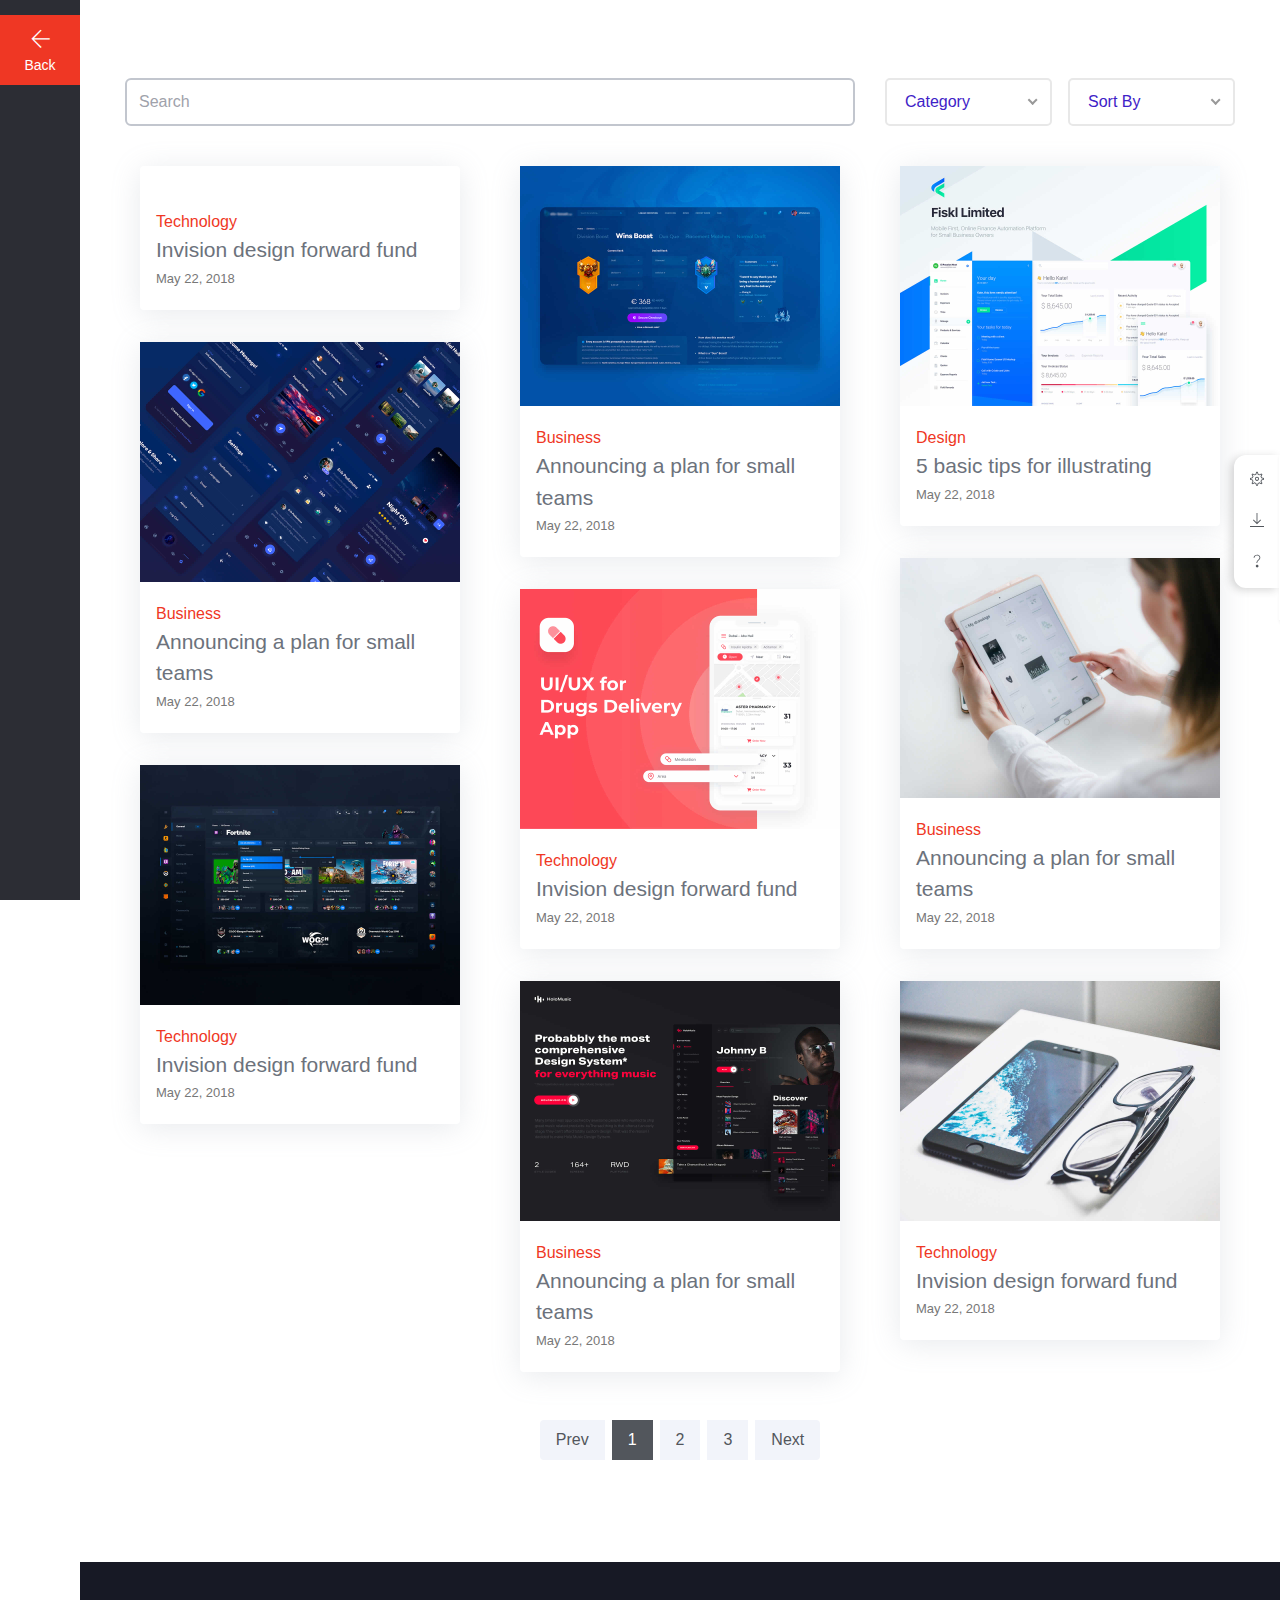
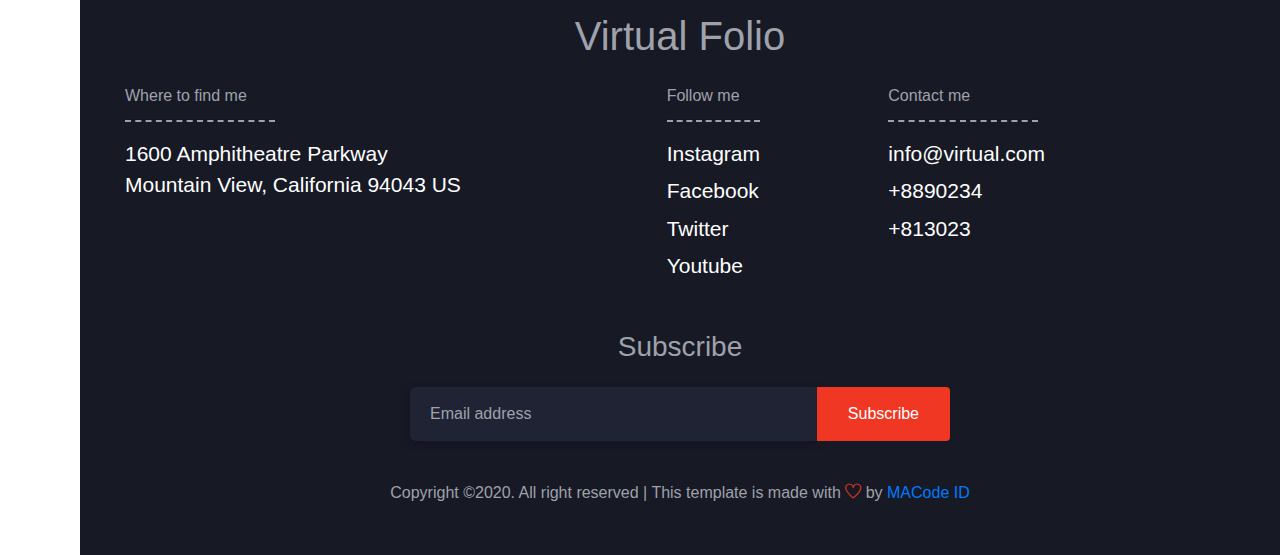
==== commit 25385122: "Adding project images and modified the Projects part" ====
--- a/blog-minibar.html
+++ b/blog-minibar.html
@@ -140,7 +140,7 @@
           <div class="col-md-6 col-lg-4">
             <div class="card">
               <div class="img-place">
-                <img src="../assets/img/work/work-1.jpg" alt="">
+                <img src="../assets/img/work/Malware.jpg" alt="">
               </div>
               <div class="caption">
                 <a href="javascript:void(0)" class="post-category">Technology</a>
--- a/assets/css/minibar.virtual.css
+++ b/assets/css/minibar.virtual.css
@@ -336,7 +336,7 @@
 .vg-page {
     position: relative;
     padding: 70px 16px;
-    color: #858B91;
+    color: #3e22c7;
     z-index: 10;
     overflow: hidden;
 }
@@ -358,7 +358,7 @@
     left: 0;
     width: 100%;
     height: 100%;
-    background: linear-gradient(rgba(255,255,255,0.8), #fff);
+    background: linear-gradient(rgba(181, 99, 99, 0.511), #d1eff1);
     z-index: 2;
 }
 
@@ -404,7 +404,7 @@
 /* Services */
 .page-service {
     background-color: #171925;
-    color: #9FA2AB;
+    color: #1d4cd8;
 }
 
 .page-service .card {
